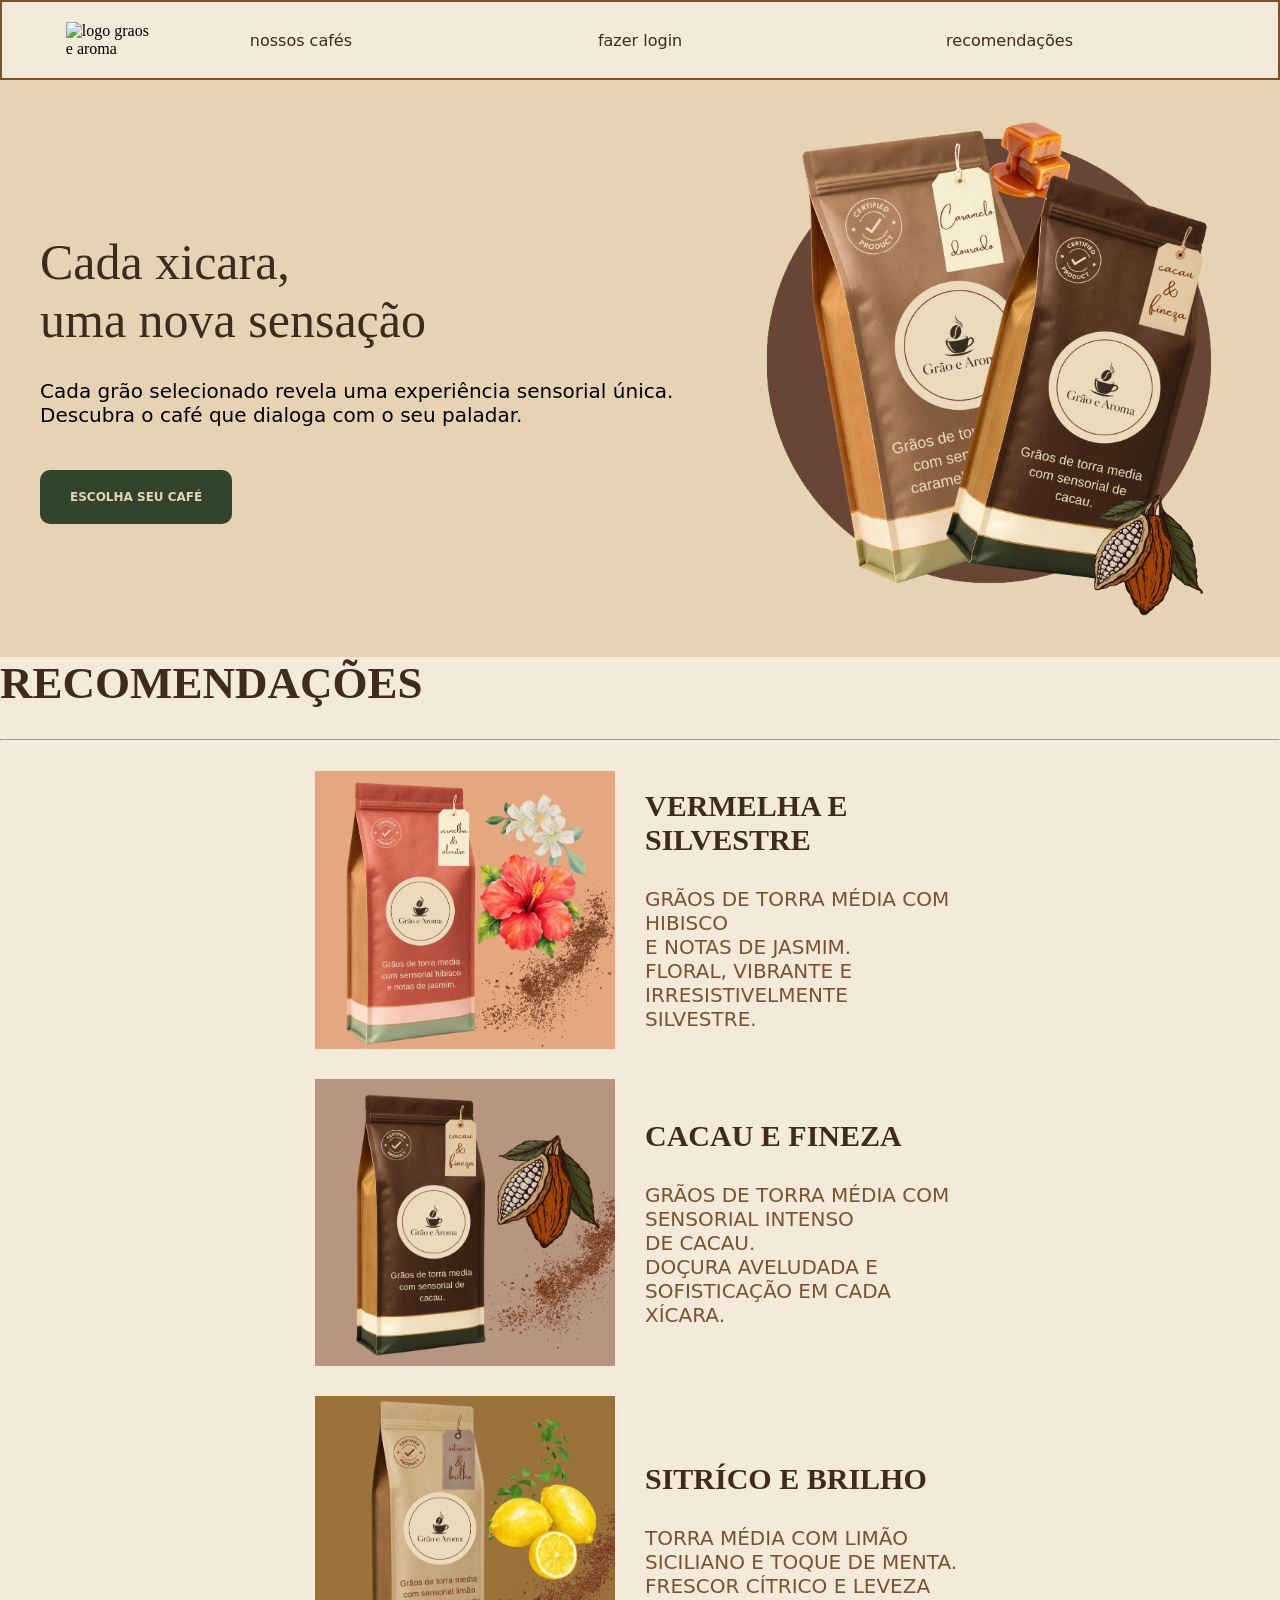
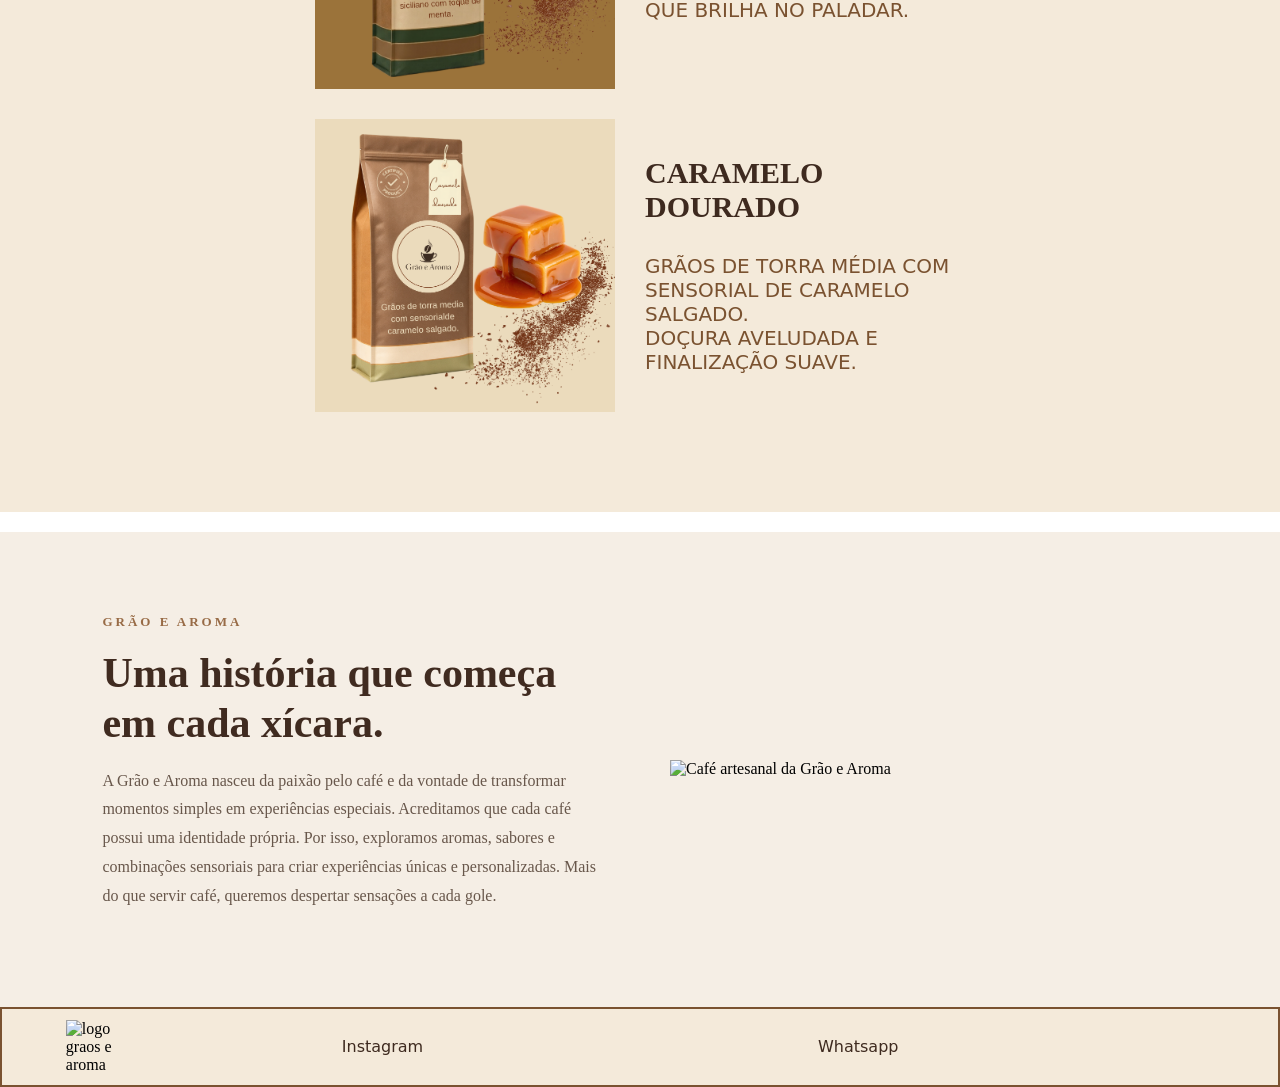
==== home/index.html @ 090eb94a "Atualição em casa 20/10" ====
<!DOCTYPE html>
<html lang="pt-br">

<head>
    <meta charset="UTF-8">
    <meta name="viewport" content="width=device-width, initial-scale=1.0">
    <title>Projeto-Grao e Aroma</title>
    <link rel="stylesheet" href="style.css">

</head>
<body>
    <header class="home_cabecalho">
        <div class="cabecalho_container ">
            <img class="logo" src="../img/logo 2.png" alt="logo graos e aroma">
            <nav class="nav_cabecalho">
                <a href="">nossos cafés</a>
                <a href="">fazer login</a>
                <a href="">recomendações</a>
            </nav>
            <svg  class="icone_menu" xmlns="http://www.w3.org/2000/svg"
                viewBox="0 0 640 640"><!--! Font Awesome Pro 7.3.1 by @fontawesome - https://fontawesome.com License - https://fontawesome.com/license (Commercial License) Copyright 2026 Fonticons, Inc. -->
                <path fill="currentColor"
                    d="M320 96C311.2 96 304 103.2 304 112L304 144L272 144C272 135.2 264.8 128 256 128L176 128C167.2 128 160 135.2 160 144L128 144C128 117.5 149.5 96 176 96L256 96C262.2 96 268.2 97.2 273.7 99.4C279.2 79 297.9 64 320 64L400 64C426.5 64 448 85.5 448 112L448 144L416 144L416 112C416 103.2 408.8 96 400 96L320 96zM128 448C128 483.3 156.7 512 192 512L384 512C419.3 512 448 483.3 448 448L448 224L224 224L224 336C224 344.8 216.8 352 208 352C199.2 352 192 344.8 192 336L192 224L128 224L128 448zM480 224L480 384L496 384C540.2 384 576 348.2 576 304C576 259.8 540.2 224 496 224L480 224zM480 416L480 448C480 501 437 544 384 544L192 544C139 544 96 501 96 448L96 224C96 206.3 110.3 192 128 192L496 192C557.9 192 608 242.1 608 304C608 365.9 557.9 416 496 416L480 416z" />
            </svg>
        </div>
    </header>
    <main>
        <h1>Pagina inicial grao e Aroma</h1>
        <section class="home_banner">
            <div class="home_container banner_container">
                <div class="box_texto">
                    <span>Cada xicara,<br>uma nova sensação</span>
                    <img class="img_mobile" src="../img/banner.png" alt="">
                    <p>Cada grão selecionado revela uma experiência sensorial única. <br> Descubra o café que dialoga
                        com o
                        seu paladar.</p>
                    <a>Escolha seu café</a>
                </div>
                <img src="../img/banner.png" alt="">
            </div>
        </section>
        <section class="container_cafes">
            <div class="home_subtitulo">
                <h2>recomendações</h2>
                <hr>
                <div class="cafes">
                    <div class="vermelha_e_silvestre">
                        <img src="../img/rubi.png" alt="">
                        <div class="texto_cafe">
                            <h3>Vermelha e Silvestre</h3>
                            <p>Grãos de torra média com hibisco <br>e notas de jasmim. <br> Floral, vibrante e
                                irresistivelmente silvestre.</p>
                        </div>
                    </div>
                    <div class="cacau_e_fineza">
                        <img src="../img/cacau.png" alt="">
                        <div class="texto_cafe">
                            <h3>Cacau e Fineza</h3>
                            <p>Grãos de torra média com sensorial intenso <br> de cacau. <br> Doçura aveludada e
                                sofisticação em
                                cada
                                xícara.</p>
                        </div>
                    </div>

                    <div class="sitrico_e_brilho">
                        <img src="../img/limao.png" alt="">
                        <div class="texto_cafe">
                            <h3>Sitríco e Brilho</h3>
                            <p>Torra média com limão siciliano e toque de menta. <br>Frescor cítrico e leveza que brilha
                                no paladar.
                            </p>
                        </div>
                    </div>
                    <div class="caramelo_dourado">
                        <img src="../img/caramelo.png" alt="Caramelo Dourado">
                        <div class="texto_cafe">
                            <h3>Caramelo Dourado</h3>
                            <p>Grãos de torra média com sensorial de caramelo salgado. <br>Doçura aveludada e
                                finalização suave.</p>
                        </div>
                    </div>
                </div>
            </div>
        </section>
        <section class="nossa_historia" id="historia">
    <div class="historia_container">

        <div class="historia_conteudo">
            <span class="historia_destaque">
                GRÃO E AROMA
            </span>
            <h2>Uma história que começa em cada xícara.</h2>
            <p>
                A Grão e Aroma nasceu da paixão pelo café
                e da vontade de transformar momentos simples
                em experiências especiais.
                Acreditamos que cada café possui uma
                identidade própria. Por isso, exploramos
                aromas, sabores e combinações sensoriais
                para criar experiências únicas e personalizadas.
                Mais do que servir café, queremos despertar
                sensações a cada gole.
            </p>
        </div>

        <div class="historia_img">
            <img src="imagens/cafe.jpg"
                 alt="Café artesanal da Grão e Aroma">
        </div>
    </div>
</section>
    </main>
    <footer>
        <div class="footer_container">
            <img class="img_footer" src="../img/logo 2.png" alt="logo graos e aroma">
            <nav class="nav_footer">
                <a href="">Instagram</a>
                <a href="">Whatsapp</a>
            </nav>
        </div>
    </footer>


</body>

</html>
---- home/style.css ----
* {
    width: 100%;
    margin: 0;
    padding: 0;
    box-sizing: border-box
}

 h1 {
    position: absolute;
    width: 1px;
    height: 1px;
    margin: -1px;
    overflow: hidden;
}

.home_cabecalho {
    background-color: #f4eada;
    border: 2px solid #7a5230;
    height: 80px;
    display: flex;
    align-items: center;
}

.cabecalho_container {
    display: flex;
    justify-content: space-between;
    align-items: center;
    max-width: 1200px;
    width: 90%;
    margin: 0 auto;
    gap: 100px;
}


.cabecalho_container .logo {
    height: auto;
    width: 100px;
}

.nav_cabecalho {
    display: flex;
    justify-content: space-between;
    gap: 80px;
}

.nav_cabecalho a {
    text-decoration: none;
    color: #3e2a1f;
    font-family: 'Inter', system-ui, sans-serif;
    font-size: 16px;
}

.icone_menu {
    display: none;
}

.home_container {
    display: flex;
    align-items: center;
    justify-content: space-between;

}

.banner_container {
    display: flex;
    align-items: center;
    justify-content: space-evenly;
    padding: 10px 40px;
    gap: 20px;
}


.home_banner {
    background-color: #E6D3B3;

}

.banner_container img {
    width: 500px;

}

.box_texto span {
    color: #3e2a1f;
    font-size: 50px;
    display: block;
    margin-bottom: 30px;
    font-family: 'Cormorant Garamond', Georgia, serif;
    font-weight: 500;
    
}

.box_texto p {
    font-size: 20px;
    margin-bottom: 60px;
    font-family: 'Inter', system-ui, sans-serif;
}

.box_texto a {
    font-weight: 600;
    font-size: 12px;
    text-transform: uppercase;
    color: #e6d3b3;
    text-decoration: none;
    background-color: #32452c;
    padding: 20px 30px;
    margin-bottom: 20px;
    border-radius: 10px;
    font-family: 'Inter', system-ui, sans-serif;
}

.home_subtitulo {
    color: #3e2a1f;
    display: flex;
    justify-content: center;
    flex-direction: column;
    position: relative;
    font-family: 'Playfair Display', Georgia, serif;
    gap: 30px;
    text-transform: uppercase;
    font-size: 30px
}



.container_cafes {
    background-color: #f4eada;;
    margin-bottom: 20px;

}

.vermelha_e_silvestre,
.cacau_e_fineza,
.sitrico_e_brilho,
.caramelo_dourado {
    display: flex;
    align-items: center;
    gap: 30px;
    max-width: 650px;
}

.cafes {
    align-items: center;
    margin: 0 auto;
    margin-bottom: 100px;
    display: flex;
    flex-wrap: wrap;
    justify-content: center;
    gap: 30px;

}


.cafes img {
    display: flex;
    justify-content: flex-start;
}

.img_mobile {
    display: none;
}

.vermelha_e_silvestre img,
.cacau_e_fineza img,
.sitrico_e_brilho img,
.caramelo_dourado img {
    width: 300px;
}


.vermelha_e_silvestre h3,
.cacau_e_fineza h3,
.sitrico_e_brilho h3,
.caramelo_dourado h3 {
    font-size: 30px;
    align-items: center;
    margin-bottom: 30px;
    color: #3e2a1f;
    ;
    font-family: 'Playfair Display', Georgia, serif;
}

.vermelha_e_silvestre p,
.cacau_e_fineza p,
.sitrico_e_brilho p,
.caramelo_dourado p {
    display: flex;
    flex-direction: column;
    font-size: 20px;
    color: #7a5230;
    font-family: 'Inter', system-ui, sans-serif;
}

.texto_cafe {
    display: flex;
    flex-direction: column;
    justify-content: center;

}

footer {
    background-color: #f4eada;
    border: 2px solid #7a5230;
    height: 80px;
    display: flex;
    align-items: center;
}

.footer_container {
    display: flex;
    justify-content: space-between;
    align-items: center;
    max-width: 1200px;
    width: 90%;
    margin: 0 auto;
    gap: 200px;
}


.img_footer {
    height: auto;
    width: 100px;
}

.nav_footer {
    display: flex;
    justify-content: space-between;
    gap: 80px;
}

.nav_footer a {
    text-decoration: none;
    color: #3e2a1f;
    font-family: 'Inter', system-ui, sans-serif;
    font-size: 16px;
}

.img_2{
    width: 50px;
    display: flex;
    justify-content: flex-start;
}

.nossa_historia {
    background-color: #f5eee5;
    padding: 80px 8%;
}

.historia_container {
    max-width: 1200px;
    margin: auto;
    display: flex;
    align-items: center;
    gap: 60px;
}

.historia_conteudo,
.historia_img {
    flex: 1;
    min-width: 0;
}

.historia_destaque {
    color: #986b46;
    font-size: 13px;
    font-weight: bold;
    letter-spacing: 3px;
}

.historia_conteudo h2 {
    color: #402b20;
    font-size: 42px;
    line-height: 1.2;
    margin: 18px 0;
}

.historia_conteudo p {
    color: #68574b;
    font-size: 16px;
    line-height: 1.8;
    margin-bottom: 16px;
}

.historia_foto img {
    width: 100%;
    display: block;
    border-radius: 12px;
    object-fit: cover;
}



@media screen and (max-width:768px) {
    .icone_menu {
        display: block;
        width: 50px;
        color: #3e2a1f;
    }

    .nav_cabecalho {
        display: none;
    }


    .banner_container img {
        width: 250px;

    }


    .cafes {
        display: flex;
        flex-direction: column;
        font-size: 10px;
        gap: 28px;
    }



    .box_texto span {
        display: flex;
        font-size: 40px;
        justify-content: center;

    }

    .container_cafes {
        padding: 40px 16px;
        width: 100%;
    }

    .box_texto {
        display: flex;
        flex-direction: column;
        align-items: center;
    }

    .banner_container {
        gap: 100px;
        display: flex;
        flex-direction: column;
        width: 100%;
    }

    .vermelha_e_silvestre p,
    .cacau_e_fineza p,
    .sitrico_e_brilho p,
    .caramelo_dourado p {
        display: flex;
        flex-direction: column;
        font-size: 15px;

    }

    .vermelha_e_silvestre h3,
    .cacau_e_fineza h3,
    .sitrico_e_brilho h3,
    .caramelo_dourado h3 {
        font-size: 25px;

    }

    .vermelha_e_silvestre img,
    .cacau_e_fineza img,
    .sitrico_e_brilho img,
    .caramelo_dourado img {
        width: 200px;
    }

    .img_mobile {
        display: block;
    }

    .vermelha_e_silvestre,
    .cacau_e_fineza,
    .sitrico_e_brilho,
    .caramelo_dourado {

        gap: 10px;

    }


    .banner_container>img {
        display: none;
    }


    .home_subtitulo {
        font-size: 20px;
    }



    .vermelha_e_silvestre,
    .sitrico_e_brilho {
        gap: 10px;
    }

    .cafes {
        width: 100%;
        display: flex;
        flex-direction: column;
        gap: 30px;
    }

    .vermelha_e_silvestre,
    .cacau_e_fineza,
    .sitrico_e_brilho,
    .caramelo_dourado {
        display: flex;
        align-items: center;
        width: 100%;
        max-width: 100%;
        gap: 10px;
    }


    .vermelha_e_silvestre img,
    .cacau_e_fineza img,
    .sitrico_e_brilho img,
    .caramelo_dourado img {
        width: 45%;
        max-width: 160px;
        height: auto;
        flex-shrink: 0;
    }

    .texto_cafe {
        flex: 1;
        min-width: 0;
    }

    .texto_cafe h3 {
        font-size: 18px;
        margin-bottom: 10px;
        overflow-wrap: break-word;
    }

    .texto_cafe p {
        font-size: 12px;
        overflow-wrap: break-word;
    }

    .footer_container {
        flex-direction: column;
        align-items: center;
        gap: 15px;
    }

    .img_footer {
        width: 60px;
    }
}
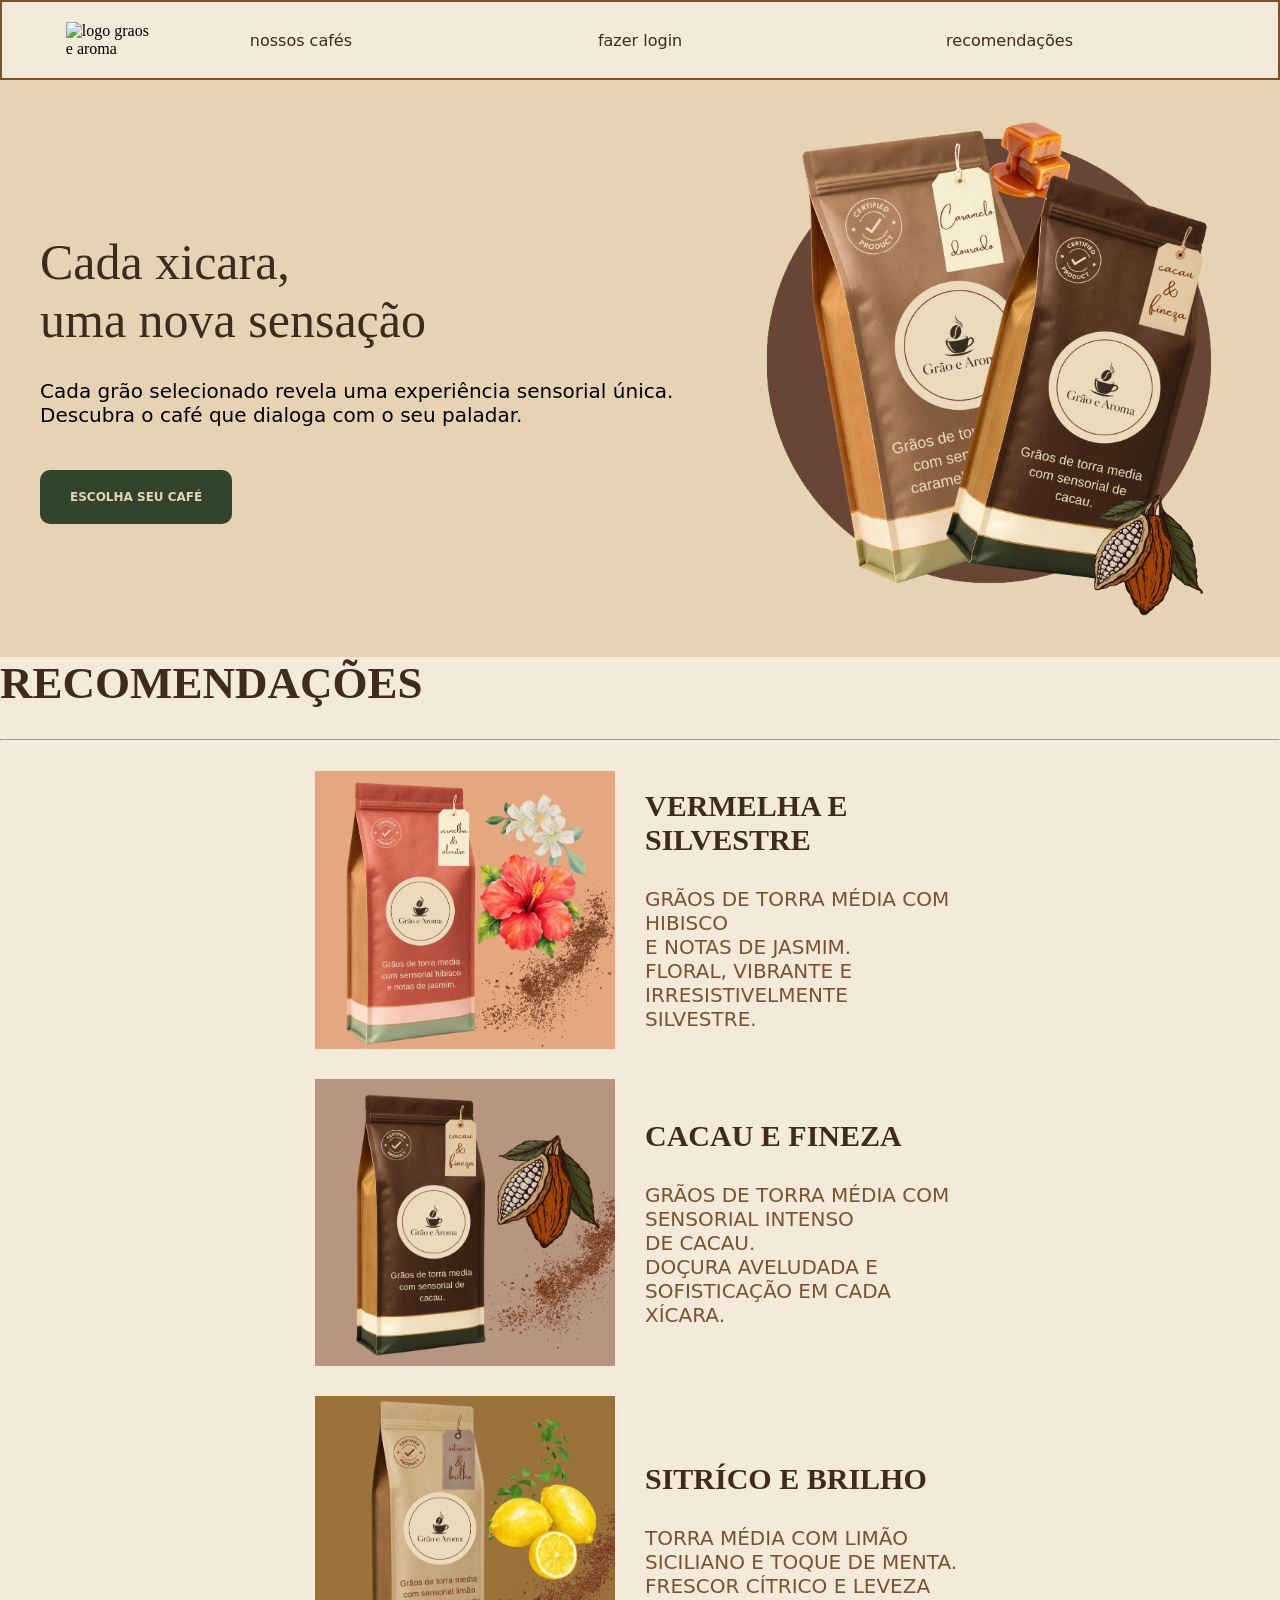
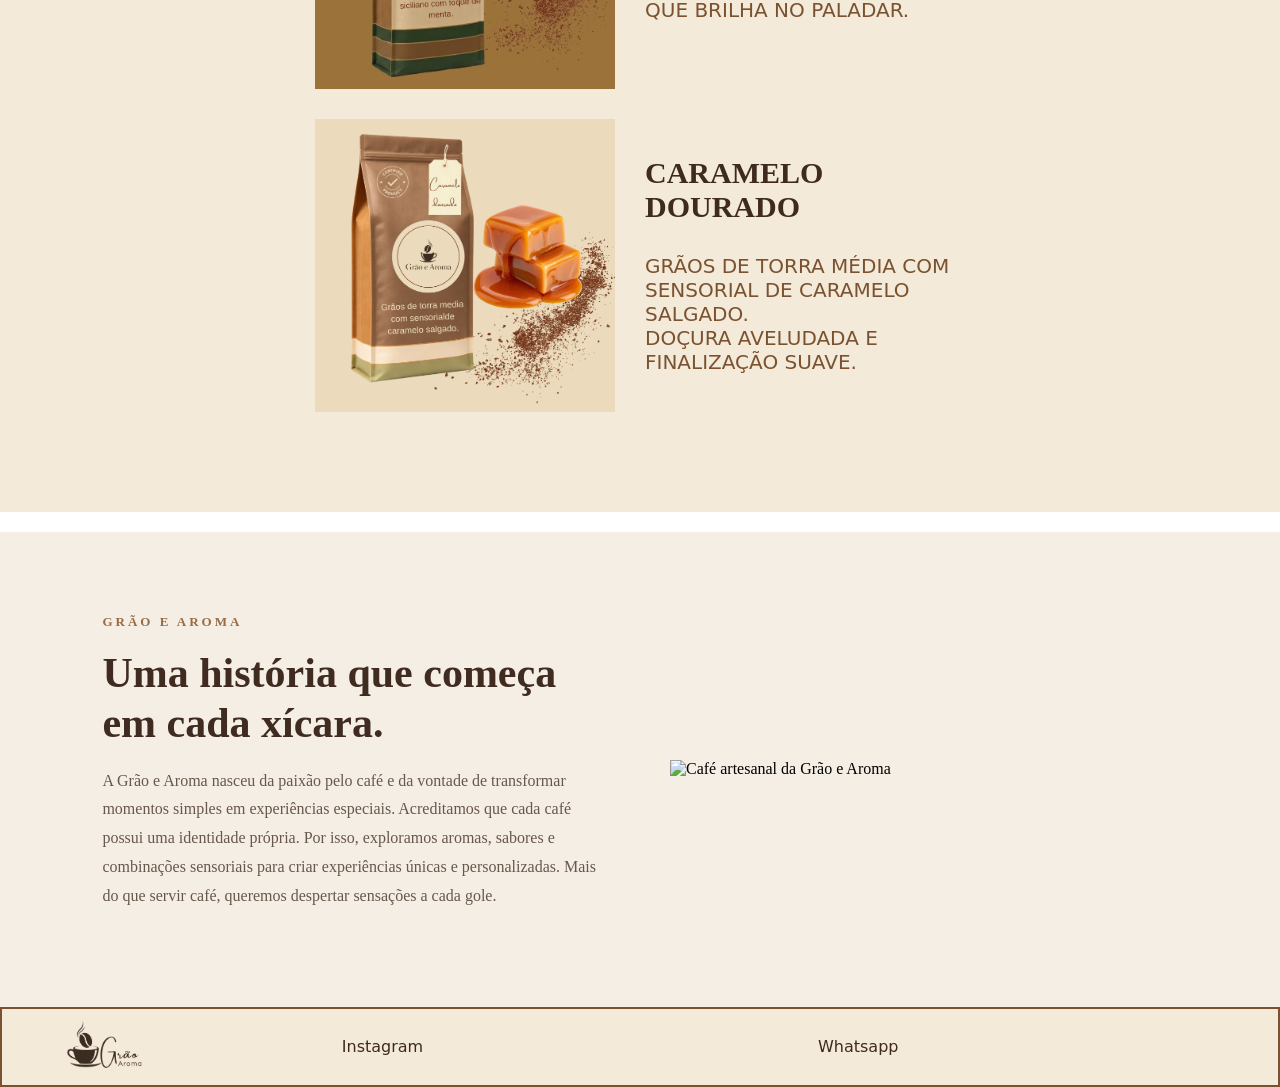
==== commit 1f050ec1: "camuflei o botao" ====
--- a/home/index.html
+++ b/home/index.html
@@ -113,7 +113,9 @@
     </main>
     <footer>
         <div class="footer_container">
-            <img class="img_footer" src="../img/logo 2.png" alt="logo graos e aroma">
+            <a class="img_footer" href="file:///C:/Users/amand/OneDrive/Desktop/p-gina-produto-espec-fico-gr-o-e-aroma/index.html">
+            <img src="..//logo 2.png" alt="">
+            </a>
             <nav class="nav_footer">
                 <a href="">Instagram</a>
                 <a href="">Whatsapp</a>
